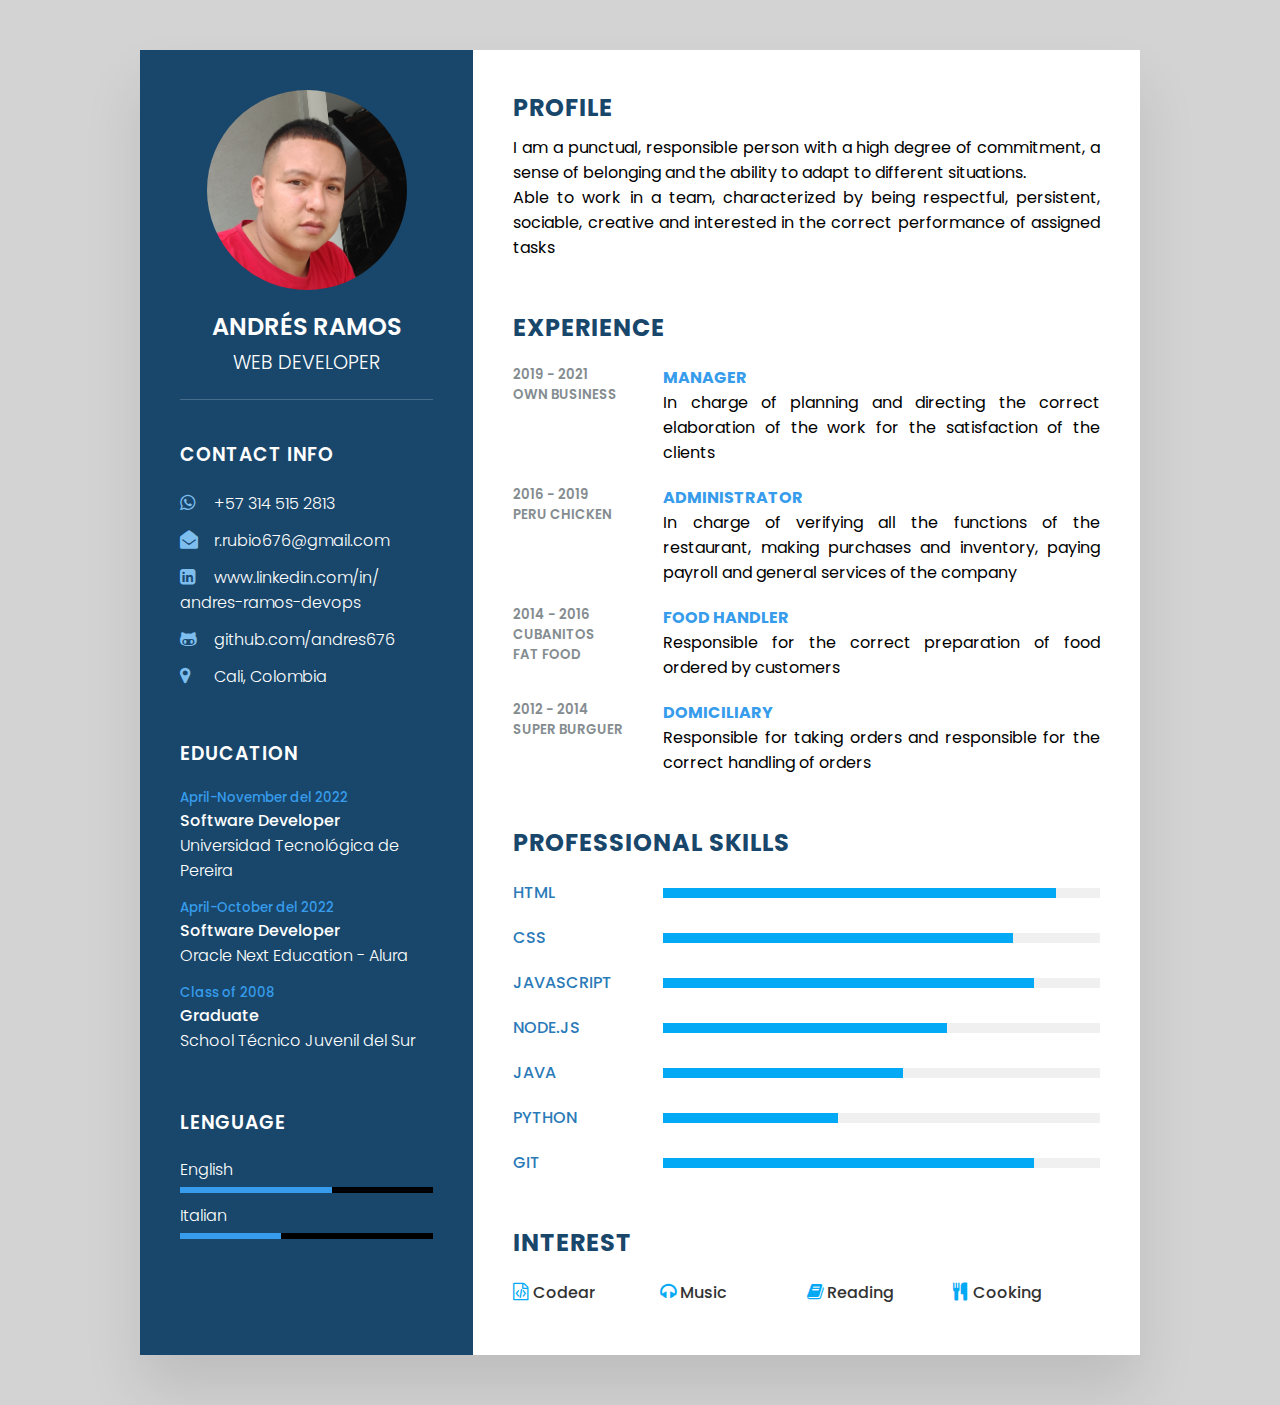
==== index.html @ 0ac45c6f "CV y Cover Letter" ====
<!DOCTYPE html>
<html lang="en">
<head>
    <meta charset="UTF-8">
    <meta http-equiv="X-UA-Compatible" content="IE=edge">
    <meta name="viewport" content="width=device-width, initial-scale=1.0">
    <title>C Vitae</title>
    <link rel="stylesheet" href="https://cdnjs.cloudflare.com/ajax/libs/font-awesome/4.7.0/css/font-awesome.css" integrity="sha512-5A8nwdMOWrSz20fDsjczgUidUBR8liPYU+WymTZP1lmY9G6Oc7HlZv156XqnsgNUzTyMefFTcsFH/tnJE/+xBg==" crossorigin="anonymous" referrerpolicy="no-referrer" />
    <link rel="stylesheet" type="text/css" href="./src/assets/style.css">
    <link rel="stylesheet" type="text/css" href="./src/assets/container.css">
    <link rel="stylesheet" type="text/css" href="./src/assets/profileText.css">
    <link rel="stylesheet" type="text/css" href="./src/assets/contact.css">
    <link rel="stylesheet" type="text/css" href="./src/assets/about.css">
    <link rel="stylesheet" type="text/css" href="./src/assets/skills.css">
    <link rel="stylesheet" type="text/css" href="./src/assets/interest.css">
    <link rel="stylesheet" type="text/css" href="./src/assets/mediasquery.css">
</head>
<body>
<div class="container">
    <div class="left_side">
        <div class="profileText">
            <div class="imgBx">
                <img src="./src/img/imagen.png" alt="">
            </div>
            <h2>Andrés Ramos<br><span>Web Developer</span></h2>
        </div>
        <div class="contactInfo">
            <h3 class="title">Contact Info</h3>
            <ul>
                <li>
                    <span class="icon"><i class="fa fa-whatsapp" aria-hidden="true"></i></span>
                    <span class="text">+57 314 515 2813</span>
                </li>
                <li>
                    <span class="icon"><i class="fa fa-envelope-open" aria-hidden="true"></i></span>
                    <span class="text">r.rubio676@gmail.com</span>
                </li>
                <li>
                    <span class="icon"><i class="fa fa-linkedin-square" aria-hidden="true"></i></span>
                    <span class="text">www.linkedin.com/in/<br>andres-ramos-devops</span>
                </li>
                <li>
                    <span class="icon"><i class="fa fa-github-alt" aria-hidden="true"></i></span>
                    <span class="text">github.com/andres676</span>
                </li>
                <li>
                    <span class="icon"><i class="fa fa-map-marker" aria-hidden="true"></i>
                    </span>
                    <span class="text">Cali, Colombia</span>
                </li>
            </ul>
        </div>
        <div class="contactInfo education">
            <h3 class="title">Education</h3>
            <ul>
                <li>
                    <h5>April-November del 2022</h5>
                    <h4>Software Developer</h4>
                    <h4>Universidad Tecnológica de Pereira</h4>
                </li>                
                <li>
                    <h5>April-October del 2022</h5>
                    <h4>Software Developer</h4>
                    <h4>Oracle Next Education - Alura</h4>
                </li>                
                <li>
                    <h5>Class of 2008</h5>
                    <h4>Graduate</h4>
                    <h4>School Técnico Juvenil del Sur</h4>
                </li>                
            </ul>
        </div>
        <div class="contactInfo lenguage">
            <h3 class="title">Lenguage</h3>
            <ul>
                <li>
                    <span class="text">English</span>
                    <span class="percent">
                        <div style="width: 60%;"></div>
                    </span>
                </li>
                <li>
                    <span class="text">Italian</span>
                    <span class="percent">
                        <div style="width: 40%;"></div>
                    </span>
                </li>
            </ul>
        </div>
    </div>
    <div class="rigth_side">
        <div class="about">
            <h2 class="title2">Profile</h2>
            <p>I am a punctual, responsible person with a high degree of commitment, a sense of belonging and the ability to adapt to different situations. <br>Able to work in a team, characterized by being respectful, persistent, sociable, creative and interested in the correct performance of assigned tasks</p>
        </div>
        <div class="about">
            <h2 class="title2">Experience</h2>
            <div class="box">
                <div class="year_company">
                    <h5>2019 - 2021</h5>
                    <h5>own business</h5>
                </div>
                <div class="text">
                    <h4>manager</h4>
                    <p>In charge of planning and directing the correct elaboration of the work for the satisfaction of the clients</p>
                </div>
            </div>
            <div class="box">
                <div class="year_company">
                    <h5>2016 - 2019</h5>
                    <h5>peru chicken</h5>
                </div>
                <div class="text">
                    <h4>administrator</h4>
                    <p>In charge of verifying all the functions of the restaurant, making purchases and inventory, paying payroll and general services of the company</p>
                </div>
            </div>
            <div class="box">
                <div class="year_company">
                    <h5>2014 - 2016</h5>
                    <h5>cubanitos <br>fat food</h5>
                </div>
                <div class="text">
                    <h4>food handler</h4>
                    <p>Responsible for the correct preparation of food ordered by customers</p>
                </div>
            </div>
            <div class="box">
                <div class="year_company">
                    <h5>2012 - 2014</h5>
                    <h5>super burguer</h5>
                </div>
                <div class="text">
                    <h4>domiciliary</h4>
                    <p>Responsible for taking orders and responsible for the correct handling of orders</p>
                </div>
            </div>
        </div>
        <div class="about skills">
            <h2 class="title2">Professional Skills</h2>
            <div class="box">
                <h4>html</h4>
                <div class="percent">
                    <div style="width: 90%"></div>
                </div>
            </div>
            <div class="box">
                <h4>CSS</h4>
                <div class="percent">
                    <div style="width: 80%"></div>
                </div>
            </div>
            <div class="box">
                <h4>JavaScript</h4>
                <div class="percent">
                    <div style="width: 85%"></div>
                </div>
            </div>
            <div class="box">
                <h4>node.js</h4>
                <div class="percent">
                    <div style="width: 65%"></div>
                </div>
            </div>
            <div class="box">
                <h4>Java</h4>
                <div class="percent">
                    <div style="width: 55%"></div>
                </div>
            </div>
            <div class="box">
                <h4>python</h4>
                <div class="percent">
                    <div style="width: 40%"></div>
                </div>
            </div>
            <div class="box">
                <h4>git</h4>
                <div class="percent">
                    <div style="width: 85%"></div>
                </div>
            </div>
        </div>
        <div class="about interest">
            <h2 class="title2">interest</h2>
            <ul>
                <li><i class="fa fa-file-code-o" aria-hidden="true"></i>Codear</li>
                <li><i class="fa fa-headphones" aria-hidden="true"></i>Music</li>
                <li><i class="fa fa-book" aria-hidden="true"></i>Reading</li>
                <li><i class="fa fa-cutlery" aria-hidden="true"></i>Cooking</li>
            </ul>
        </div>
    </div>
</div>    
</body>
</html>
---- src/assets/style.css ----
@import url('https://fonts.googleapis.com/css?family=Poppins:200,300,400,500,600,700,800,900&display_swap');
*
{
    margin: 0;
    padding: 0;
    box-sizing: border-box;
    font-family: 'Poppins', sans-serif;
}
body 
{
    background: lightgrey;
    display: flex;
    justify-content: center;
    align-items: center;
    min-height: 100vh;
}
/* colores azul
    #19476B-
    #7EBEEE-
    #369CEB
    #39556B
    #2B7AB8
*/
---- src/assets/container.css ----
.container
{
    position: relative;
    width: 100%;
    max-width: 1000px;
    min-height: 1000px;
    background: #fff;
    margin: 50px; 
    display: grid;
    grid-template-columns: 1fr 2fr;
    box-shadow: 0 35px 55px rgba(0,0,0,0.1);   
}
.container .left_side
{
    position: relative;
    background: #19476B;
    padding: 40px;
}
.container .rigth_side
{
    position: relative;
    background: #fff;
    padding: 40px;
}
---- src/assets/profileText.css ----
.profileText
{
    position: relative;
    display: flex;
    flex-direction: column;
    align-items: center;
    padding-bottom: 20px;
    border-bottom: 1px solid rgba(255,255,255,0.2);
}
.profileText .imgBx
{  
    position: relative;
    width: 200px;
    height: 200px;
    border-radius: 50%;
    overflow: hidden;
}
.profileText .imgBx img
{ 
    position: absolute;
    top: 0;
    left: 0;
    width: 100%;
    height: 100%;
    object-fit: cover;
}
.profileText h2
{
    color:#fff;
    font-size: 1.5em;
    margin-top: 20px;
    text-transform: uppercase;
    text-align: center;
    font-weight: 600;
    line-height: 1.4em;
}
.profileText h2 span
{
    font-size: 0.8em;
    font-weight: 300;
}
---- src/assets/contact.css ----
.contactInfo
{
    padding-top: 40px;
}
.title
{
    color: #fff;
    text-transform: uppercase;
    font-weight: 600;
    letter-spacing: 1px;
    margin-bottom: 20px;
}
.contactInfo ul
{
    position: relative;
}
.contactInfo ul li
{
    position: relative;
    list-style: none;
    margin: 10px 0;
    cursor: pointer;
}
.contactInfo ul li .icon
{
    display: inline-block;
    width: 30px;
    font-size: 18px;
    color: #7EBEEE;
}
.contactInfo ul li span
{
    color: #fff;
    font-weight: 300;
}
.contactInfo.education li
{
    margin-bottom: 15px;
}
.contactInfo.education h5
{
    color: #369CEB;
    font-weight: 500;
}
.contactInfo.education h4:nth-child(2)
{
    color: #fff;
    font-weight: 500;
}
.contactInfo.education h4
{
    color: #fff;
    font-weight: 300;
}
.contactInfo.lenguage .percent
{
    position: relative;
    width: 100%;
    height: 6px;
    background: #000;
    display: block;
    margin-top: 5px;
}
.contactInfo.lenguage .percent div
{
    position: absolute;
    top: 0;
    left: 0;
    height: 100%;
    background: #369CEB;
}
---- src/assets/about.css ----
.about
{
    margin-bottom: 50px;
}
.about:last-child
{
    margin-bottom: 0;
}
.title2
{
    color: #19476B;
    text-transform: uppercase;
    letter-spacing: 1px;
    margin-bottom: 10px;
}
p
{
    text-align: justify;
    color: #000;
}
.about .box
{
    display: flex;
    flex-direction: row;
    margin: 20px 0;
}
.about .box .year_company
{
    min-width: 150px;
}
.about .box .year_company h5
{
    text-transform: uppercase;
    color: #848c90;
    font-weight: 600;
}
.about .box .text h4
{
    text-transform: uppercase;
    color: #369CEB;
    font-size: 16px;
}
---- src/assets/skills.css ----
.skills .box
{
    position: relative;
    width: 100%;
    display: grid;
    grid-template-columns: 150px 1fr;
    justify-content: center;
    align-items: center;
}
.skills .box h4
{
    text-transform: uppercase;
    color: #2B7AB8;
    font-weight: 500;
}
.skills .box .percent
{
    position: relative;
    width: 100%;
    height: 10px;
    background: #f0f0f0;
}
.skills .box .percent div
{
    position: absolute;
    top: 0;
    left: 0;
    height: 100%;
    background: #03a9f4;
}
---- src/assets/interest.css ----
.interest ul
{
    display: grid;
    grid-template-columns: repeat(4,1fr);
}
.interest ul li
{
    list-style: none;
    color: #333;
    font-weight: 500;
    margin: 10px 0;
}
.interest ul li .fa
{
    color: #03a9f4;
    font-size: 18px;
    width: 20px;
}
---- src/assets/mediasquery.css ----
@media (max-width: 1000px)
{
    .container
    {
        margin: 10px;
        grid-template-columns: repeat(1,1fr);
    }
    .interest ul
    {
        grid-template-columns: repeat(2,1fr);
    }
}
@media (max-width: 600px)
{
    .about .box
    {
        flex-direction: column;
    }
    .about .box .year_company
    {
        margin-bottom: 5px;
    }
    .interest ul
    {
        grid-template-columns: repeat(1,1fr);
    }
    .skills .box
    {
        grid-template-columns: repeat(1,1fr);
    }
}
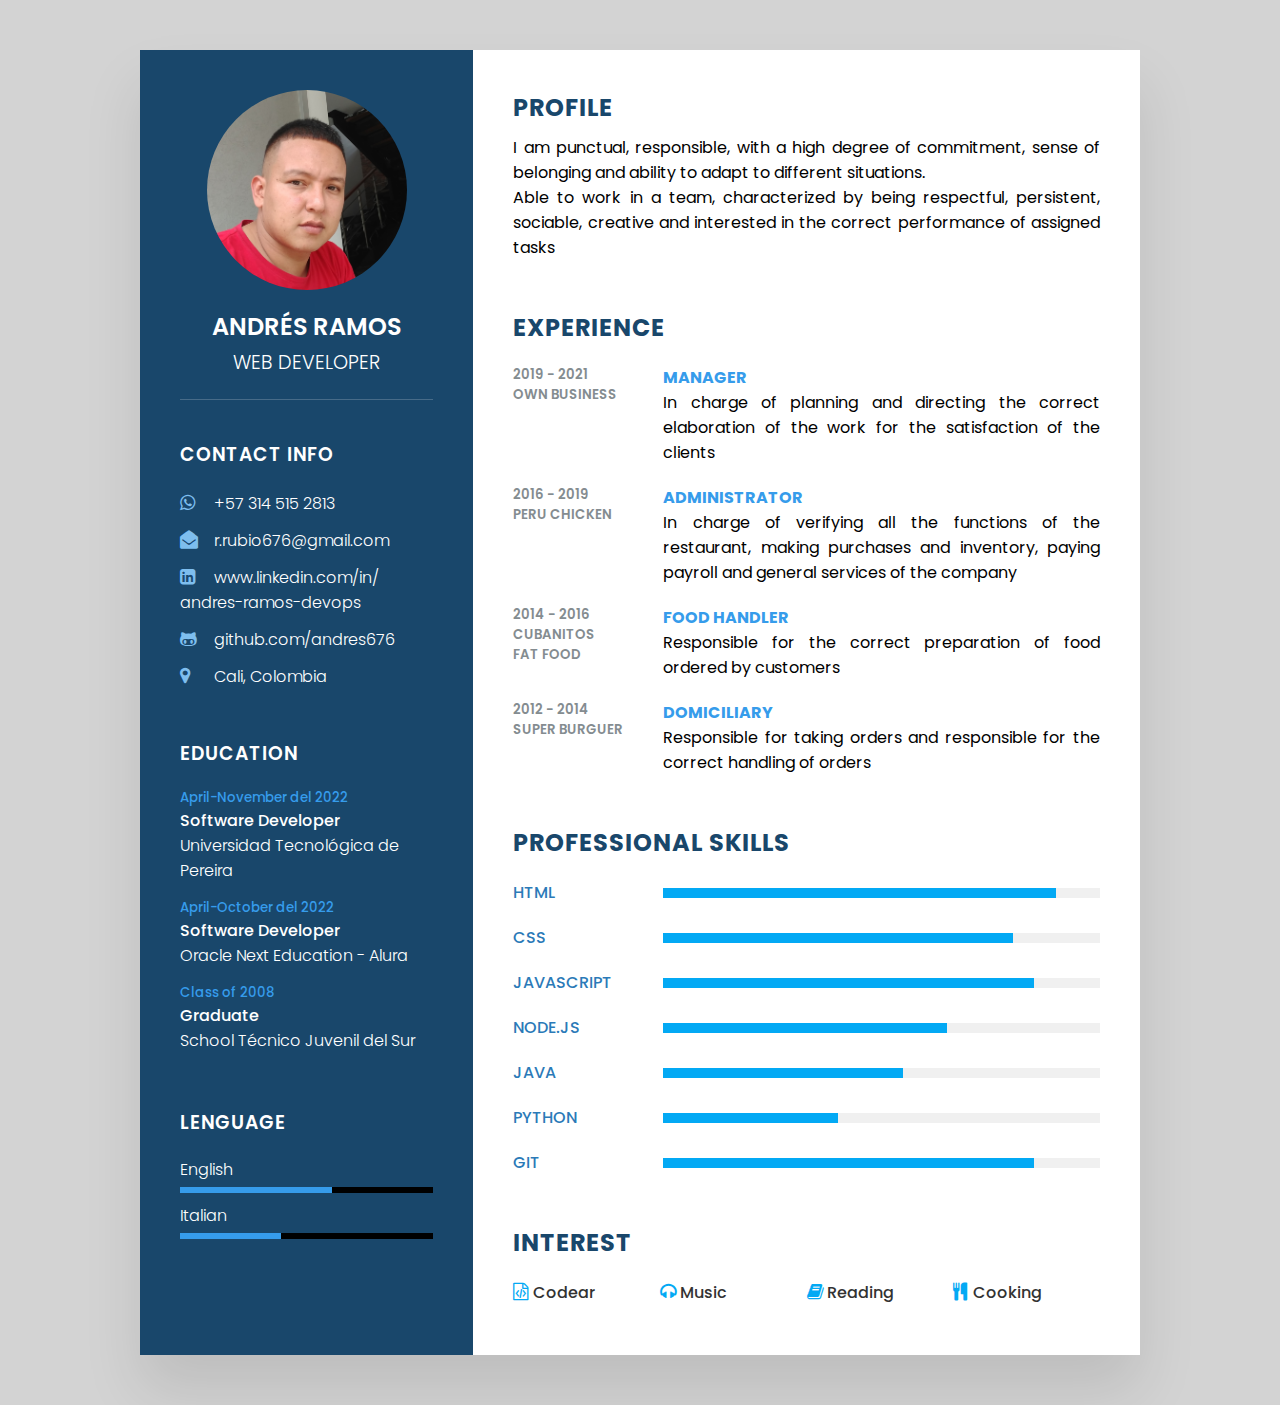
==== commit d9079212: "CV y Cover Letter" ====
--- a/index.html
+++ b/index.html
@@ -91,7 +91,7 @@
     <div class="rigth_side">
         <div class="about">
             <h2 class="title2">Profile</h2>
-            <p>I am a punctual, responsible person with a high degree of commitment, a sense of belonging and the ability to adapt to different situations. <br>Able to work in a team, characterized by being respectful, persistent, sociable, creative and interested in the correct performance of assigned tasks</p>
+            <p>I am punctual, responsible, with a high degree of commitment, sense of belonging and ability to adapt to different situations. <br>Able to work in a team, characterized by being respectful, persistent, sociable, creative and interested in the correct performance of assigned tasks</p>
         </div>
         <div class="about">
             <h2 class="title2">Experience</h2>
